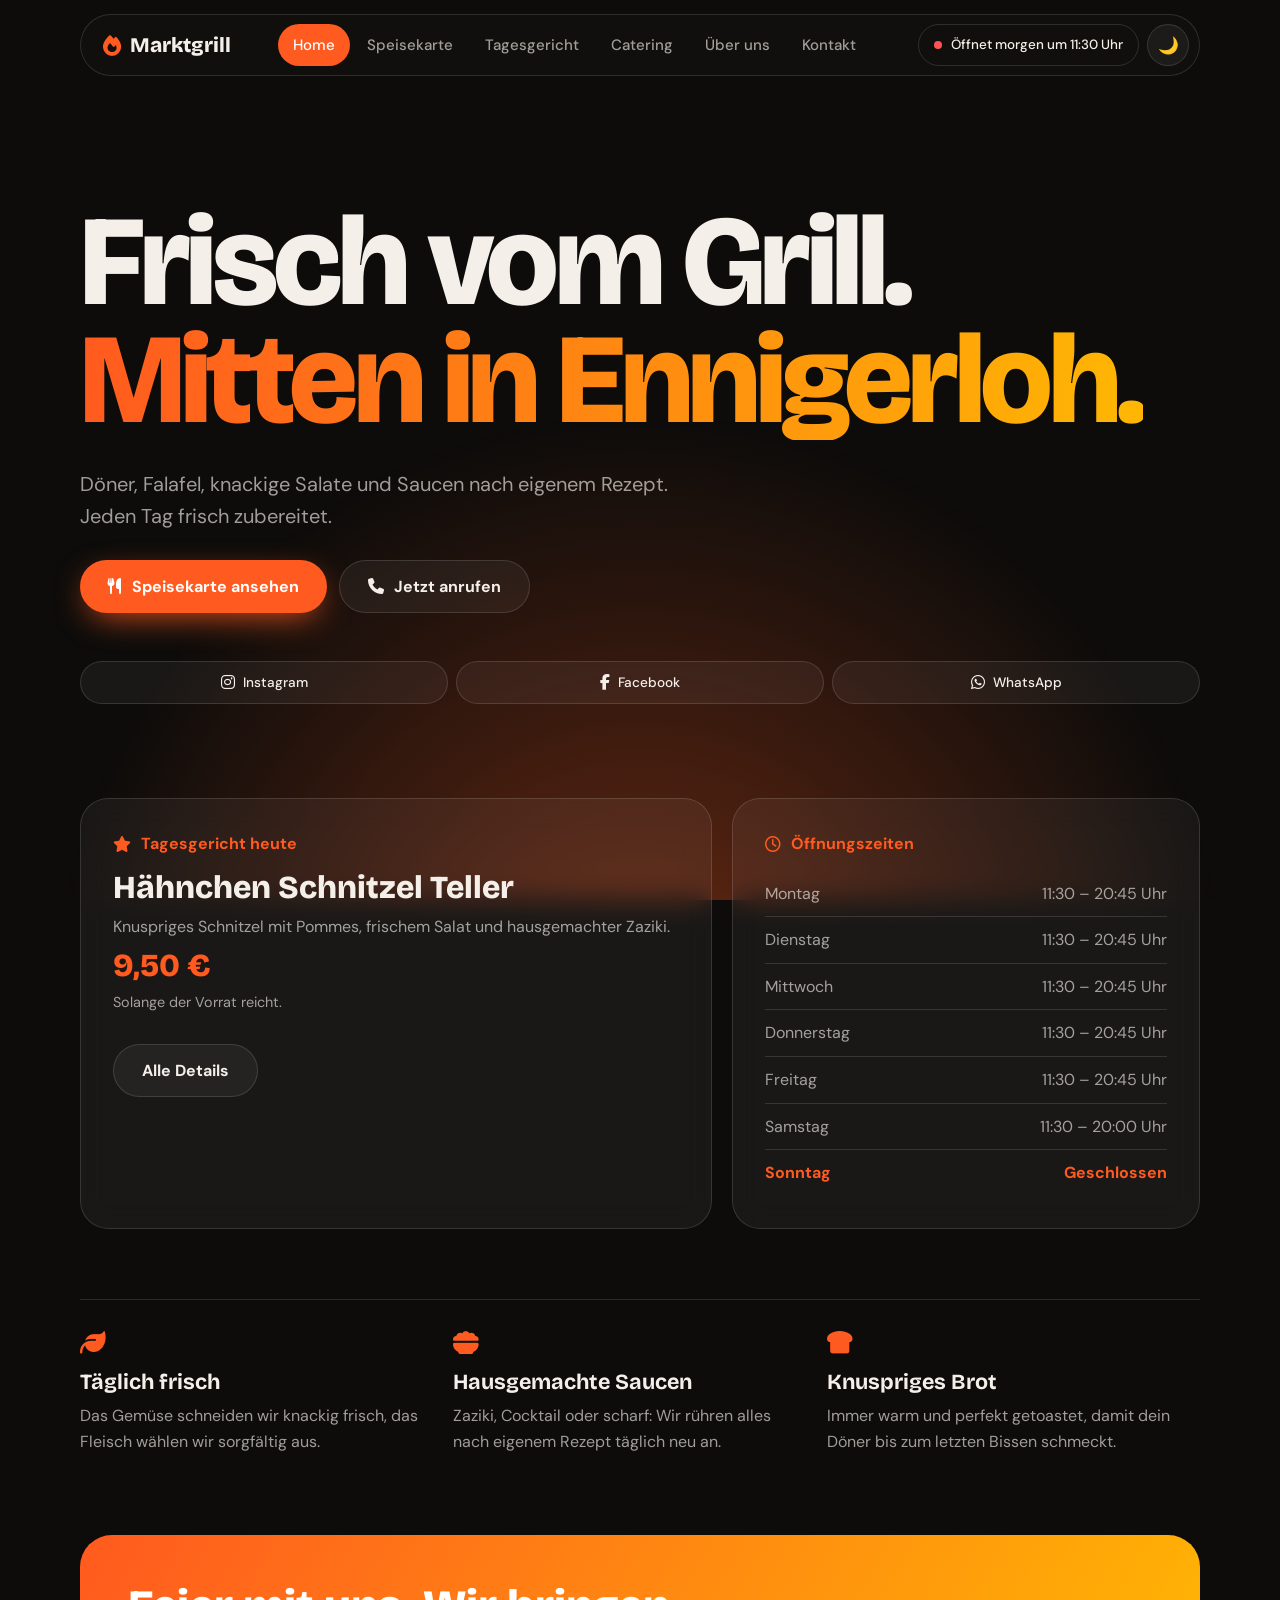
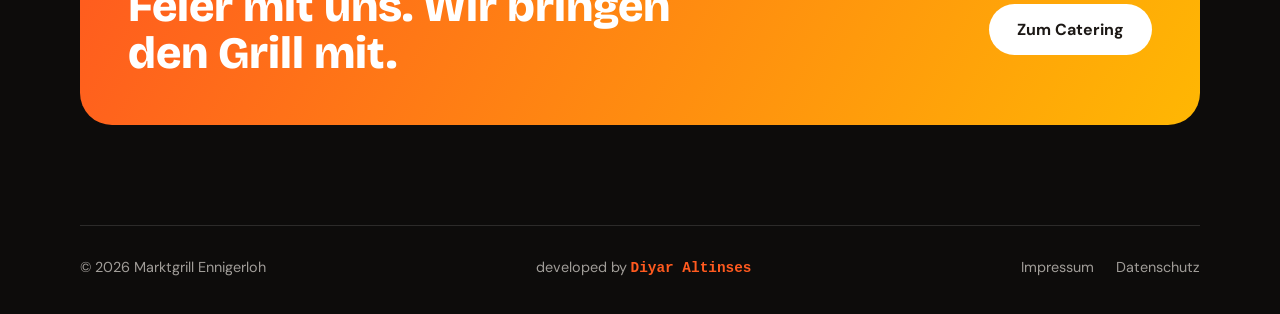
==== index.html @ d04383db "Update index.html" ====
<!DOCTYPE html>
<html lang="de" data-theme="dark">
<head>
<meta charset="UTF-8">
<meta name="viewport" content="width=device-width, initial-scale=1.0">
<title>Marktgrill Ennigerloh | Home</title>
<link href="https://fonts.googleapis.com/css2?family=Bricolage+Grotesque:opsz,wght@12..96,500;12..96,700;12..96,800&family=DM+Sans:wght@400;500;700&display=swap" rel="stylesheet">
<link rel="stylesheet" href="https://cdnjs.cloudflare.com/ajax/libs/font-awesome/6.4.2/css/all.min.css">
<link rel="stylesheet" href="style.css">
</head>
<body>
<video autoplay loop muted playsinline class="bg-video"><source src="back_index.mp4" type="video/mp4"></video>
<main>
<section class="hero">
  <h1 class="display">Frisch vom Grill.<span class="ember">Mitten in Ennigerloh.</span></h1>
  <p class="lead">Döner, Falafel, knackige Salate und Saucen nach eigenem Rezept. Jeden Tag frisch zubereitet.</p>
  <div class="actions">
    <a href="speisekarte.html" class="btn"><i class="fa-solid fa-utensils"></i> Speisekarte ansehen</a>
    <a href="tel:+4925249293606" class="btn ghost"><i class="fa-solid fa-phone"></i> Jetzt anrufen</a>
  </div>
  <div class="social-links">
  <a href="https://www.instagram.com/marktgrill_antep/?hl=de" target="_blank" class="social-btn instagram" aria-label="Instagram">
    <i class="fa-brands fa-instagram"></i>
    <span>Instagram</span>
  </a>
  <a href="https://www.facebook.com/marktgrill.ennigerloh/?locale=de_DE" target="_blank" class="social-btn facebook" aria-label="Facebook">
    <i class="fa-brands fa-facebook-f"></i>
    <span>Facebook</span>
  </a>
  <a href="HIER_LINK_ZU_WHATSAPP_KANAL_EINTRAGEN" target="_blank" class="social-btn whatsapp" aria-label="WhatsApp Kanal">
    <i class="fa-brands fa-whatsapp"></i>
    <span>WhatsApp</span>
  </a>
</div>
</section>
<section class="split">
  <div class="panel">
    <div class="label"><i class="fa-solid fa-star"></i> Tagesgericht heute</div>
    <div class="daily compact" data-daily="compact"></div>
    <a href="tagesgericht.html" class="btn ghost" style="margin-top:20px">Alle Details</a>
  </div>
  <div class="panel">
    <div class="label"><i class="fa-regular fa-clock"></i> Öffnungszeiten</div>
    <ul class="hours" data-hours></ul>
  </div>
</section>
<section class="features">
  <div class="feature"><i class="fa-solid fa-leaf"></i><h3>Täglich frisch</h3><p>Das Gemüse schneiden wir knackig frisch, das Fleisch wählen wir sorgfältig aus.</p></div>
  <div class="feature"><i class="fa-solid fa-bowl-food"></i><h3>Hausgemachte Saucen</h3><p>Zaziki, Cocktail oder scharf: Wir rühren alles nach eigenem Rezept täglich neu an.</p></div>
  <div class="feature"><i class="fa-solid fa-bread-slice"></i><h3>Knuspriges Brot</h3><p>Immer warm und perfekt getoastet, damit dein Döner bis zum letzten Bissen schmeckt.</p></div>
</section>
<section class="band">
  <h2>Feier mit uns. Wir bringen den Grill mit.</h2>
  <a href="catering.html" class="btn">Zum Catering</a>
</section>
</main>
<script src="script.js"></script>
</body>
</html>
---- style.css ----
:root{--font-d:'Bricolage Grotesque',sans-serif;--font-b:'DM Sans',sans-serif;
--accent-color:var(--accent);--card-bg:var(--surface);--border-color:var(--line);--text-color:var(--text);--bg-color:var(--bg)}
:root[data-theme=dark]{--bg:#0d0c0b;--text:#f4efe9;--muted:rgba(244,239,233,.64);--surface:rgba(255,255,255,.05);--line:rgba(255,255,255,.13);--accent:#ff5a1f;--accent-2:#ffb703;--glass:rgba(20,18,16,.62);--vid:.3}
:root[data-theme=light]{--bg:#f4f1ed;--text:#1c1815;--muted:rgba(28,24,21,.66);--surface:rgba(255,255,255,.72);--line:rgba(0,0,0,.11);--accent:#e23c0e;--accent-2:#e08a00;--glass:rgba(255,255,255,.75);--vid:.13}
*{margin:0;padding:0;box-sizing:border-box}
html{scroll-behavior:smooth}
body{background:var(--bg);color:var(--text);font-family:var(--font-b);line-height:1.6;min-height:100vh;display:flex;flex-direction:column;overflow-x:hidden;transition:background .3s,color .3s}
body::before{content:"";position:fixed;inset:auto 0 0 0;height:60vh;background:radial-gradient(ellipse at 50% 120%,color-mix(in srgb,var(--accent) 38%,transparent),transparent 65%);z-index:-1;pointer-events:none}
a{color:inherit;text-decoration:none}
#bg-canvas{position:fixed;inset:0;width:100%;height:100%;z-index:-1;pointer-events:none}
.bg-video{position:fixed;inset:0;width:100%;height:100%;object-fit:cover;z-index:-2;filter:grayscale(1);opacity:var(--vid);pointer-events:none}
.highlight{color:var(--accent)}
:focus-visible{outline:2px solid var(--accent-2);outline-offset:3px}

/* Header */
.site-header{position:fixed;top:14px;left:0;right:0;margin:0 auto;width:min(1120px,calc(100% - 24px));display:flex;align-items:center;justify-content:space-between;gap:12px;padding:9px 10px 9px 22px;background:var(--glass);backdrop-filter:blur(18px);-webkit-backdrop-filter:blur(18px);border:1px solid var(--line);border-radius:999px;z-index:100}
.brand{font:800 1.3rem var(--font-d);display:flex;gap:9px;align-items:center;cursor:pointer;user-select:none;white-space:nowrap}
.brand i{color:var(--accent)}
.nav{display:flex;gap:2px}
.nav a{padding:9px 15px;border-radius:999px;font-weight:500;font-size:.94rem;color:var(--muted);transition:.2s}
.nav a:hover{color:var(--text);background:var(--surface)}
.nav a.active{background:var(--accent);color:#fff}
.tools{display:flex;gap:8px;align-items:center}
.status{display:flex;align-items:center;gap:9px;font-size:.84rem;font-weight:500;padding:9px 15px;border:1px solid var(--line);border-radius:999px;white-space:nowrap}
.dot{width:8px;height:8px;border-radius:50%;background:#888;flex-shrink:0}
.status.open .dot{background:#3ddc84;box-shadow:0 0 0 4px rgba(61,220,132,.22)}
.status.closed .dot{background:#ff5252}
.icon-btn{width:42px;height:42px;border-radius:50%;border:1px solid var(--line);background:var(--surface);color:var(--text);cursor:pointer;font-size:1.05rem}
.icon-btn:hover{border-color:var(--accent)}
.burger{display:none}
.mobile-menu{position:fixed;inset:0;background:var(--bg);z-index:90;display:flex;flex-direction:column;justify-content:center;align-items:center;gap:6px;transform:translateY(-100%);transition:transform .4s cubic-bezier(.7,0,.2,1)}
.mobile-menu.open{transform:none}
.mobile-menu a{font:800 2.2rem var(--font-d);padding:8px 20px;border-radius:16px}
.mobile-menu a.active{color:var(--accent)}

/* Layout */
main{flex:1;width:min(1120px,calc(100% - 40px));margin:0 auto;padding:130px 0 40px;display:flex;flex-direction:column}
.display{font:800 clamp(3.1rem,10vw,8rem)/.92 var(--font-d);letter-spacing:-.035em}
.display .ember{background:linear-gradient(95deg,var(--accent),var(--accent-2));-webkit-background-clip:text;background-clip:text;color:transparent;display:block}
.page-title{font:800 clamp(2.6rem,7vw,5.2rem)/1 var(--font-d);letter-spacing:-.03em;margin-bottom:16px}
.lead{font-size:1.2rem;color:var(--muted);max-width:620px;margin-bottom:40px}
.hero{min-height:72vh;display:flex;flex-direction:column;justify-content:center;align-items:flex-start;gap:28px;animation:rise .9s cubic-bezier(.2,.8,.2,1) both}
@keyframes rise{from{opacity:0;transform:translateY(30px)}}
.hero .lead{margin:0;font-size:1.25rem}
.actions{display:flex;gap:12px;flex-wrap:wrap}
.btn,.nav-btn{display:inline-flex;align-items:center;justify-content:center;gap:10px;padding:15px 28px;border-radius:999px;font:700 1rem var(--font-b);background:var(--accent);color:#fff;border:0;cursor:pointer;box-shadow:0 10px 34px -10px var(--accent);transition:transform .2s}
.btn:hover{transform:translateY(-2px)}
.btn.ghost,.nav-btn{background:var(--surface);color:var(--text);border:1px solid var(--line);box-shadow:none}
.nav-btn:hover{border-color:var(--accent)}

.panel,.card{background:var(--surface);border:1px solid var(--line);border-radius:28px;padding:32px;backdrop-filter:blur(14px);-webkit-backdrop-filter:blur(14px);text-align:left}
.card h3,.panel h3{font:700 1.4rem var(--font-d);margin-bottom:12px}
.panel p,.card p{color:var(--muted)}
.split{display:grid;grid-template-columns:1.35fr 1fr;gap:20px;margin-top:20px}
.stack{display:flex;flex-direction:column;gap:20px}
.label{font-weight:700;color:var(--accent);margin-bottom:14px;display:flex;gap:10px;align-items:center}
.features{display:grid;grid-template-columns:repeat(3,1fr);margin-top:70px;border-top:1px solid var(--line)}
.feature{padding:30px 28px 10px 0}
.feature i{font-size:1.6rem;color:var(--accent);margin-bottom:14px}
.feature h3{font:700 1.35rem var(--font-d);margin-bottom:8px}
.feature p{color:var(--muted)}
.band{margin-top:70px;padding:48px;border-radius:32px;background:linear-gradient(120deg,var(--accent),var(--accent-2));color:#fff;display:flex;justify-content:space-between;align-items:center;gap:24px;flex-wrap:wrap}
.band h2{font:800 clamp(1.8rem,4vw,2.8rem)/1.05 var(--font-d);max-width:560px}
.band .btn{background:#fff;color:#1c1815;box-shadow:none}

/* Öffnungszeiten */
.hours{list-style:none}
.hours li{display:flex;justify-content:space-between;padding:10px 0;border-bottom:1px solid var(--line);color:var(--muted)}
.hours li:last-child{border:0}
.hours li.today{color:var(--accent);font-weight:700}

/* Tagesgericht */
.daily{text-align:center;position:relative;overflow:hidden}
.daily .daily-price{font:800 2.8rem var(--font-d);color:var(--accent);margin:14px 0 6px}
.daily h2{font:800 clamp(1.8rem,5vw,2.8rem)/1.05 var(--font-d);margin-bottom:10px}
.daily img{width:100%;max-height:280px;object-fit:cover;border-radius:20px;margin-bottom:22px}
.badge{display:inline-block;padding:5px 13px;border-radius:999px;font-size:.82rem;font-weight:700;margin:0 3px 12px;background:var(--accent);color:#fff}
.badge.veg{background:#3d9a46}.badge.sold{background:#666}
.sold-out h2,.sold-out .daily-price{text-decoration:line-through;opacity:.45}
.daily.compact{text-align:left;padding:0;background:none;border:0;backdrop-filter:none}
.daily.compact h2{font-size:2rem}.daily.compact .daily-price{font-size:2rem;margin:6px 0}

/* Speisekarte */
.menu-nav{position:sticky;top:78px;z-index:50;display:flex;gap:8px;overflow-x:auto;padding:12px 0;margin-bottom:6px}
.chip{padding:10px 18px;border-radius:999px;background:var(--glass);backdrop-filter:blur(14px);border:1px solid var(--line);white-space:nowrap;font-weight:500;font-size:.92rem}
.chip:hover{border-color:var(--accent);color:var(--accent)}
.menu-section{scroll-margin-top:140px}
.menu-section h2{font:800 2.1rem var(--font-d);display:flex;gap:14px;align-items:center;margin:44px 0 6px;letter-spacing:-.02em}
.menu-section h2 i{color:var(--accent);font-size:1.5rem}
.menu-list{display:grid;grid-template-columns:1fr 1fr;column-gap:60px}
.item{display:grid;grid-template-columns:1fr auto;gap:2px 18px;padding:16px 0;border-bottom:1px dashed var(--line)}
.item h3{font:600 1.1rem var(--font-b)}
.item p{grid-column:1;color:var(--muted);font-size:.9rem}
.item .price{grid-row:1;grid-column:2;font:800 1.1rem var(--font-d);color:var(--accent);text-align:right;float:none}
.note{color:var(--muted);font-size:.9rem;margin-bottom:10px}

/* Formulare & Sonstiges */
.contact-form{display:flex;flex-direction:column;gap:14px}
input,textarea{width:100%;padding:15px 18px;border-radius:16px;border:1px solid var(--line);background:var(--surface);color:var(--text);font:1rem var(--font-b)}
input:focus,textarea:focus{outline:none;border-color:var(--accent)}
.info-row{display:flex;gap:20px;align-items:center}
.info-row i{font-size:1.6rem;color:var(--accent);width:36px;text-align:center}
.info-row h3{margin-bottom:2px;font-size:1.1rem}
.map{border-radius:28px;overflow:hidden;border:1px solid var(--line);margin-top:20px}
.grid2{display:grid;grid-template-columns:1fr 1fr;gap:20px}
.legal{max-width:820px}.legal h1{font:800 clamp(2rem,5vw,3.2rem) var(--font-d)}
.avatar{width:160px;height:160px;border-radius:50%;border:3px solid var(--accent);object-fit:cover;flex-shrink:0}
.site-footer{width:min(1120px,calc(100% - 40px));margin:60px auto 0;padding:30px 0 34px;border-top:1px solid var(--line);display:flex;justify-content:space-between;align-items:center;flex-wrap:wrap;gap:16px;font-size:.9rem;color:var(--muted)}
.site-footer a:hover{color:var(--accent)}
.site-footer .dev{font-family:'Courier New',monospace;font-weight:700;color:var(--accent)}
.foot-links{display:flex;gap:22px}
#confused-emoji{display:none;position:fixed;top:50%;left:50%;font-size:150px;z-index:9999;animation:spin .5s linear infinite}
@keyframes spin{from{transform:translate(-50%,-50%) rotate(0)}to{transform:translate(-50%,-50%) rotate(360deg)}}

@media(max-width:900px){.nav{display:none}.burger{display:inline-block}.split,.grid2,.menu-list,.features{grid-template-columns:1fr}.features .feature{padding-right:0}}
@media(max-width:600px){.status .long{display:none}.status{padding:9px 11px}main{padding-top:110px}.band{padding:32px 26px}.panel,.card{padding:24px}}
@media(prefers-reduced-motion:reduce){*{animation:none!important;transition:none!important}html{scroll-behavior:auto}}


/* Ergänzende Mobile-Optimierungen */
@media (max-width: 600px) {
  .actions {
    flex-direction: column;
    width: 100%;
  }
  .actions .btn {
    width: 100%;
  }
  .menu-nav {
    -webkit-overflow-scrolling: touch;
    scrollbar-width: none;
  }
  .menu-nav::-webkit-scrollbar {
    display: none;
  }
  .foot-links a {
    padding: 10px 0;
    display: inline-block;
  }
}

/* Moderne Social Links Leiste */
.social-links {
  display: flex;
  gap: 8px; /* Kleiner Abstand zwischen den Buttons, damit sie nebeneinander passen */
  flex-wrap: nowrap; /* Verhindert das Umspringen in eine neue Zeile */
  margin-top: 20px;
  width: 100%;
}

.social-btn {
  display: inline-flex;
  align-items: center;
  justify-content: center;
  gap: 8px;
  flex: 1; /* Teilt den Platz gleichmäßig auf die 3 Buttons auf */
  padding: 12px 10px;
  border-radius: 999px;
  background: var(--surface);
  border: 1px solid var(--line);
  color: var(--text);
  font: 500 0.85rem var(--font-b); /* Etwas kompakter, damit der Text reinpasst */
  backdrop-filter: blur(14px);
  -webkit-backdrop-filter: blur(14px);
  transition: all 0.25s ease;
  text-decoration: none;
  white-space: nowrap; /* Verhindert, dass der Text umbricht */
}

.social-btn i {
  font-size: 1rem;
}

/* Hover-Effekte mit den typischen Markenfarben */
.social-btn.instagram:hover {
  background: rgba(225, 48, 108, 0.15);
  border-color: #e1306c;
  color: #e1306c;
  transform: translateY(-2px);
}

.social-btn.facebook:hover {
  background: rgba(24, 119, 242, 0.15);
  border-color: #1877f2;
  color: #1877f2;
  transform: translateY(-2px);
}

.social-btn.whatsapp:hover {
  background: rgba(37, 211, 102, 0.15);
  border-color: #25d366;
  color: #25d366;
  transform: translateY(-2px);
}

/* Wichtig: Die alte Mobile-Regel für Social-Buttons löschen/überschreiben, damit sie nebeneinander bleiben */
@media (max-width: 600px) {
  .social-links {
    flex-direction: row !important; /* Erzwingt die Zeile auch auf Handys */
  }
}
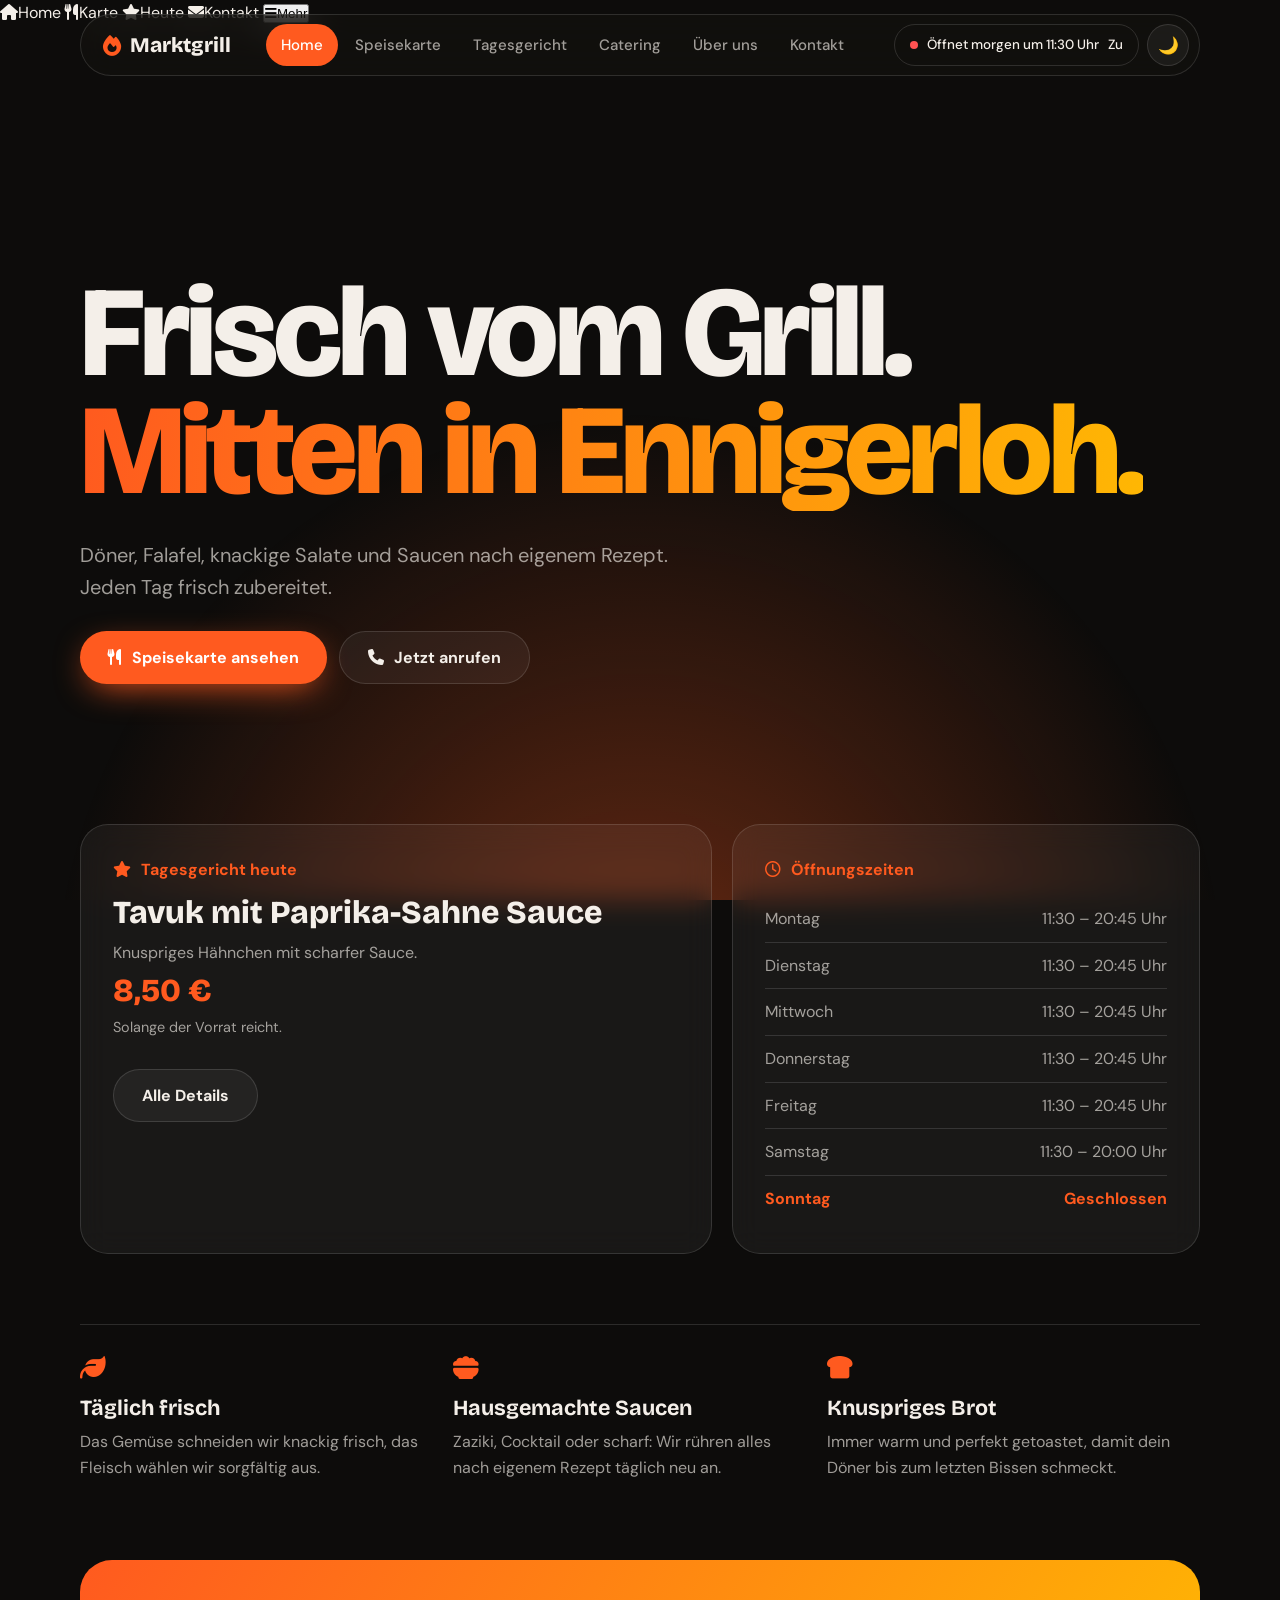
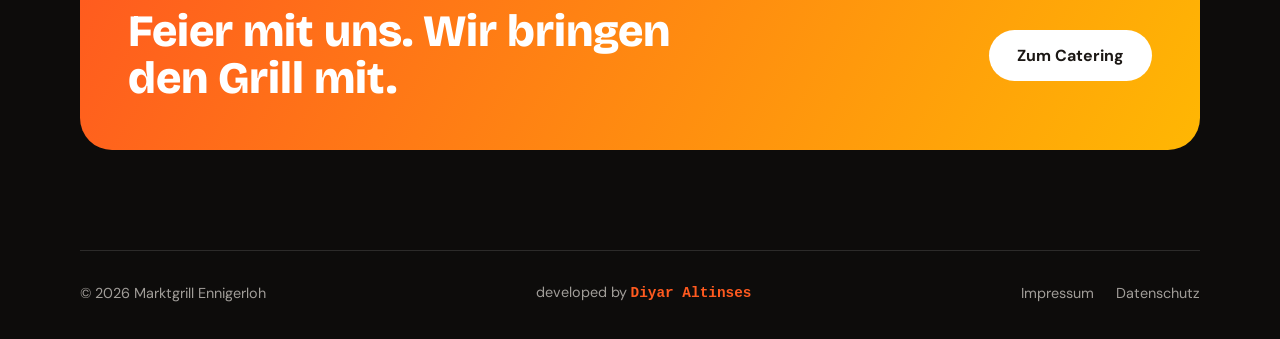
==== commit 61d1c322: "Add files via upload" ====
--- a/index.html
+++ b/index.html
@@ -2,8 +2,17 @@
 <html lang="de" data-theme="dark">
 <head>
 <meta charset="UTF-8">
-<meta name="viewport" content="width=device-width, initial-scale=1.0">
+<meta name="viewport" content="width=device-width, initial-scale=1, viewport-fit=cover">
 <title>Marktgrill Ennigerloh | Home</title>
+<meta name="theme-color" content="#0d0c0b">
+<meta name="description" content="Marktgrill Ennigerloh: Döner, Falafel, Salate und Snacks. Speisekarte, Tagesgericht und Öffnungszeiten.">
+<link rel="manifest" href="manifest.webmanifest">
+<link rel="icon" type="image/png" href="icons/favicon.png">
+<link rel="apple-touch-icon" href="apple-touch-icon.png">
+<meta name="mobile-web-app-capable" content="yes">
+<meta name="apple-mobile-web-app-capable" content="yes">
+<meta name="apple-mobile-web-app-title" content="Marktgrill">
+<meta name="apple-mobile-web-app-status-bar-style" content="black-translucent">
 <link href="https://fonts.googleapis.com/css2?family=Bricolage+Grotesque:opsz,wght@12..96,500;12..96,700;12..96,800&family=DM+Sans:wght@400;500;700&display=swap" rel="stylesheet">
 <link rel="stylesheet" href="https://cdnjs.cloudflare.com/ajax/libs/font-awesome/6.4.2/css/all.min.css">
 <link rel="stylesheet" href="style.css">
@@ -18,20 +27,6 @@
     <a href="speisekarte.html" class="btn"><i class="fa-solid fa-utensils"></i> Speisekarte ansehen</a>
     <a href="tel:+4925249293606" class="btn ghost"><i class="fa-solid fa-phone"></i> Jetzt anrufen</a>
   </div>
-  <div class="social-links">
-  <a href="https://www.instagram.com/marktgrill_antep/?hl=de" target="_blank" class="social-btn instagram" aria-label="Instagram">
-    <i class="fa-brands fa-instagram"></i>
-    <span>Instagram</span>
-  </a>
-  <a href="https://www.facebook.com/marktgrill.ennigerloh/?locale=de_DE" target="_blank" class="social-btn facebook" aria-label="Facebook">
-    <i class="fa-brands fa-facebook-f"></i>
-    <span>Facebook</span>
-  </a>
-  <a href="HIER_LINK_ZU_WHATSAPP_KANAL_EINTRAGEN" target="_blank" class="social-btn whatsapp" aria-label="WhatsApp Kanal">
-    <i class="fa-brands fa-whatsapp"></i>
-    <span>WhatsApp</span>
-  </a>
-</div>
 </section>
 <section class="split">
   <div class="panel">
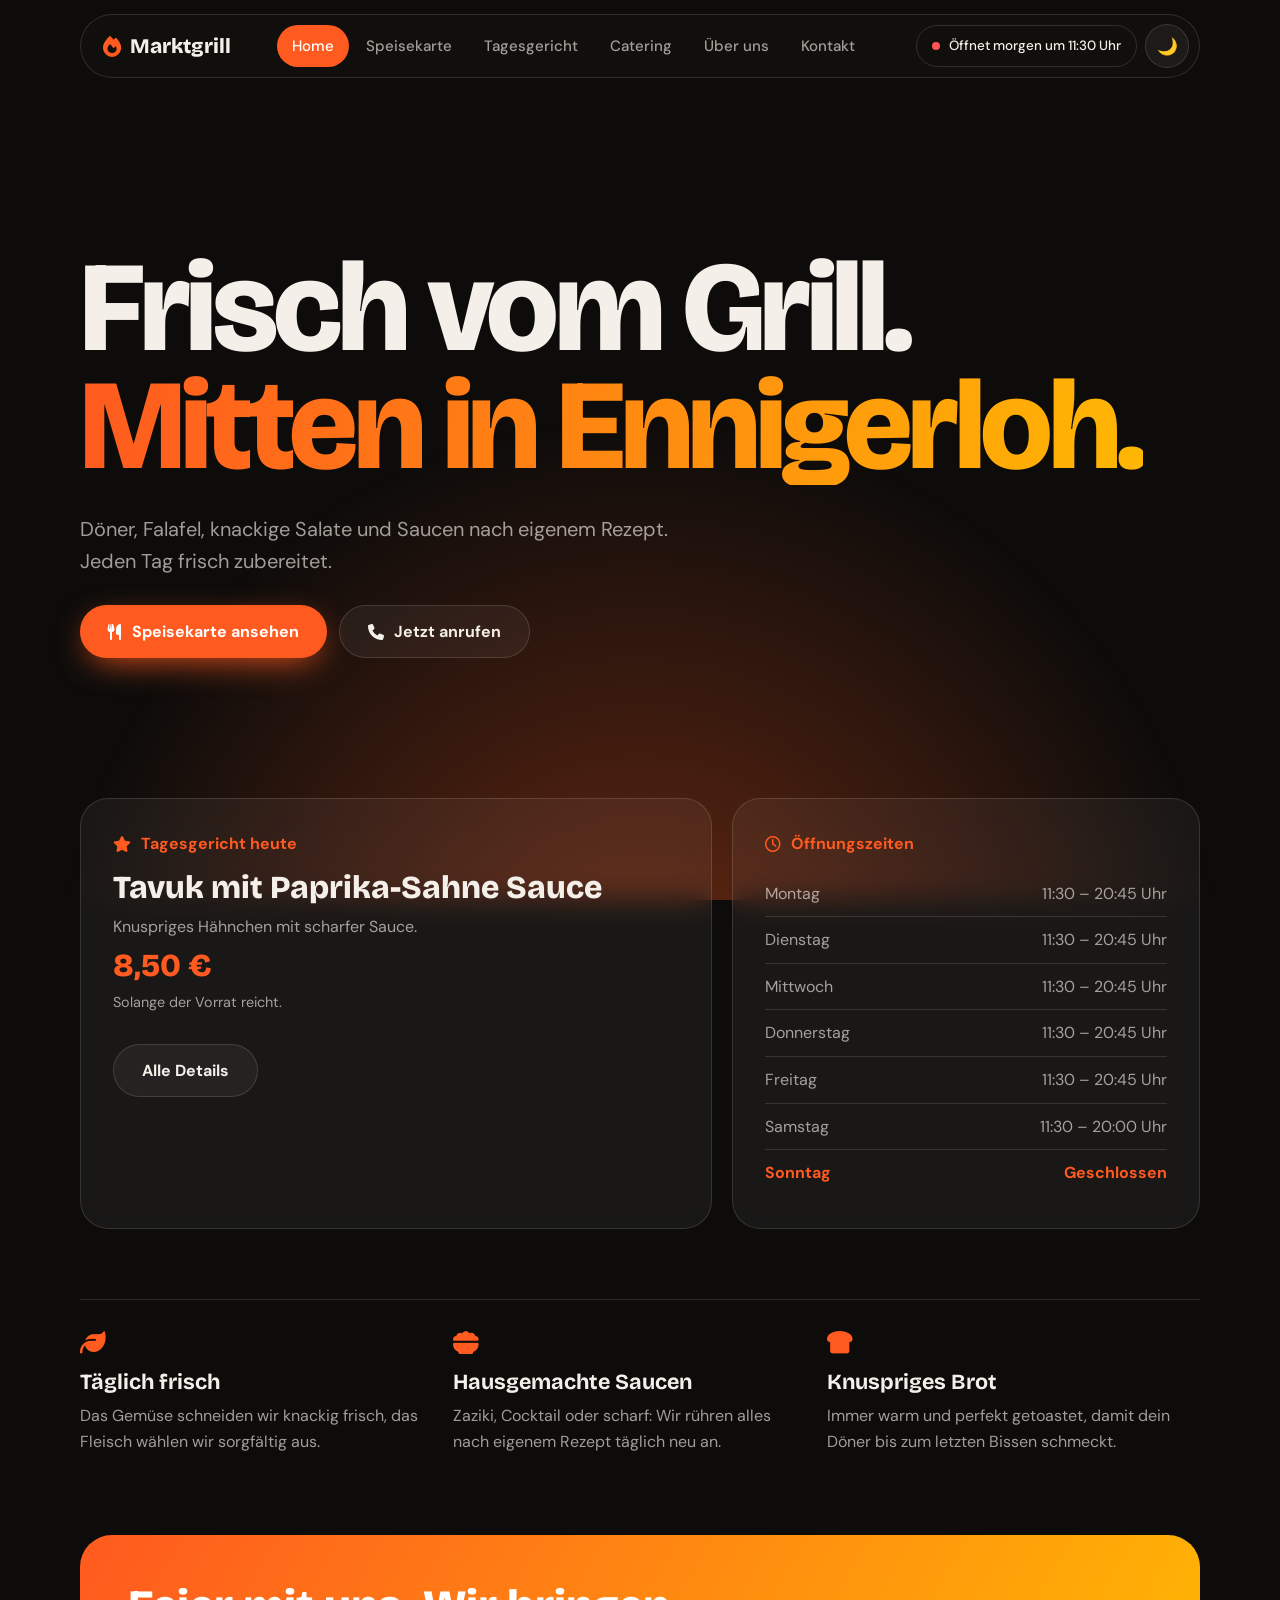
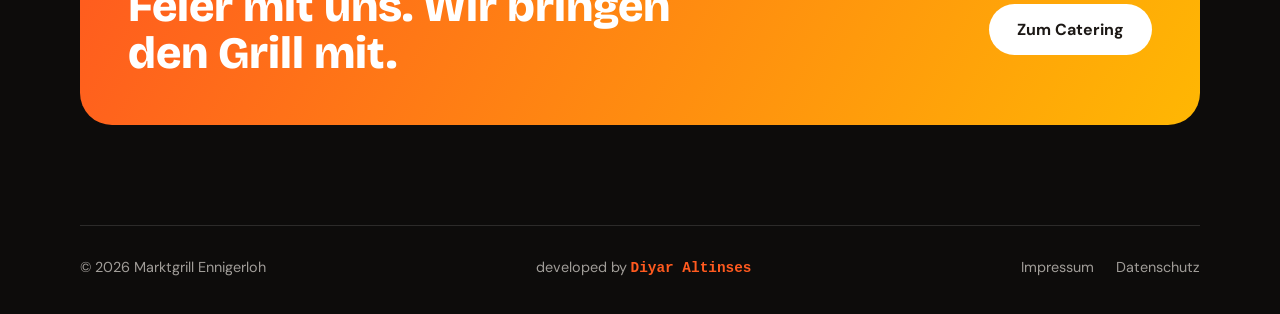
==== commit 56b655f9: "Add files via upload" ====
--- a/index.html
+++ b/index.html
@@ -15,7 +15,7 @@
 <meta name="apple-mobile-web-app-status-bar-style" content="black-translucent">
 <link href="https://fonts.googleapis.com/css2?family=Bricolage+Grotesque:opsz,wght@12..96,500;12..96,700;12..96,800&family=DM+Sans:wght@400;500;700&display=swap" rel="stylesheet">
 <link rel="stylesheet" href="https://cdnjs.cloudflare.com/ajax/libs/font-awesome/6.4.2/css/all.min.css">
-<link rel="stylesheet" href="style.css">
+<link rel="stylesheet" href="style.css?v=3">
 </head>
 <body>
 <video autoplay loop muted playsinline class="bg-video"><source src="back_index.mp4" type="video/mp4"></video>
@@ -49,6 +49,6 @@
   <a href="catering.html" class="btn">Zum Catering</a>
 </section>
 </main>
-<script src="script.js"></script>
+<script src="script.js?v=3"></script>
 </body>
 </html>
--- a/style.css
+++ b/style.css
@@ -116,86 +116,44 @@
 @media(max-width:600px){.status .long{display:none}.status{padding:9px 11px}main{padding-top:110px}.band{padding:32px 26px}.panel,.card{padding:24px}}
 @media(prefers-reduced-motion:reduce){*{animation:none!important;transition:none!important}html{scroll-behavior:auto}}
 
-
-/* Ergänzende Mobile-Optimierungen */
-@media (max-width: 600px) {
-  .actions {
-    flex-direction: column;
-    width: 100%;
-  }
-  .actions .btn {
-    width: 100%;
-  }
-  .menu-nav {
-    -webkit-overflow-scrolling: touch;
-    scrollbar-width: none;
-  }
-  .menu-nav::-webkit-scrollbar {
-    display: none;
-  }
-  .foot-links a {
-    padding: 10px 0;
-    display: inline-block;
-  }
+/* ===== Mobile & App ===== */
+html{-webkit-tap-highlight-color:transparent;-webkit-text-size-adjust:100%}
+.site-header{top:calc(14px + env(safe-area-inset-top))}
+.display{font-size:clamp(2.6rem,10.5vw,8rem)}
+.hero{min-height:72vh;min-height:72svh}
+.menu-nav{top:calc(78px + env(safe-area-inset-top))}
+.icon-btn{width:44px;height:44px}
+.chip{padding:12px 18px}
+.short{display:none}
+.tabbar{display:none;position:fixed;left:10px;right:10px;bottom:calc(10px + env(safe-area-inset-bottom));z-index:95;background:var(--glass);backdrop-filter:blur(20px);-webkit-backdrop-filter:blur(20px);border:1px solid var(--line);border-radius:28px;padding:6px;gap:2px}
+.tabbar a,.tabbar button{flex:1;display:flex;flex-direction:column;align-items:center;gap:3px;padding:9px 2px;border-radius:22px;font:500 .68rem var(--font-b);color:var(--muted);background:none;border:0;cursor:pointer;min-height:52px}
+.tabbar i{font-size:1.15rem}
+.tabbar .active{color:#fff;background:var(--accent)}
+.install{position:fixed;left:12px;right:12px;bottom:calc(12px + env(safe-area-inset-bottom));z-index:120;display:flex;align-items:center;gap:12px;padding:14px 14px 14px 18px;background:var(--glass);backdrop-filter:blur(22px);-webkit-backdrop-filter:blur(22px);border:1px solid var(--line);border-radius:26px;box-shadow:0 20px 50px -10px rgba(0,0,0,.5);max-width:560px;margin:0 auto}
+.install[hidden]{display:none}
+.install-text{flex:1;display:flex;flex-direction:column;font-size:.88rem;color:var(--muted);line-height:1.35}
+.install-text strong{color:var(--text);font-size:1rem}
+.install .btn{padding:12px 20px}
+.site-footer a[hidden]{display:none}
+@media(hover:none){.btn:hover{transform:none}}
+@media(max-width:900px){
+  .tabbar{display:flex}.burger{display:none}
+  .install{bottom:calc(84px + env(safe-area-inset-bottom))}
+  body{padding-bottom:calc(92px + env(safe-area-inset-bottom))}
+  .site-footer{margin-top:40px;flex-direction:column;align-items:flex-start}
+  .mobile-menu{padding-bottom:90px}
 }
-
-/* Moderne Social Links Leiste */
-.social-links {
-  display: flex;
-  gap: 8px; /* Kleiner Abstand zwischen den Buttons, damit sie nebeneinander passen */
-  flex-wrap: nowrap; /* Verhindert das Umspringen in eine neue Zeile */
-  margin-top: 20px;
-  width: 100%;
+@media(max-width:600px){
+  .status .long{display:none}.status .short{display:inline}
+  .brand{font-size:1.15rem}
+  main{padding-top:calc(104px + env(safe-area-inset-top))}
+  .lead,.hero .lead{font-size:1.05rem;margin-bottom:28px}
+  .hero{gap:22px;min-height:64svh}
+  .actions .btn{flex:1;min-width:150px}
+  .item{grid-template-columns:1fr}
+  .item .price{grid-column:1;grid-row:auto;text-align:left}
+  .menu-section h2{font-size:1.7rem;margin-top:34px}
+  .features{margin-top:44px}.band{margin-top:44px;border-radius:26px}
+  .map iframe{height:320px}
+  .avatar{width:120px;height:120px}
 }
-
-.social-btn {
-  display: inline-flex;
-  align-items: center;
-  justify-content: center;
-  gap: 8px;
-  flex: 1; /* Teilt den Platz gleichmäßig auf die 3 Buttons auf */
-  padding: 12px 10px;
-  border-radius: 999px;
-  background: var(--surface);
-  border: 1px solid var(--line);
-  color: var(--text);
-  font: 500 0.85rem var(--font-b); /* Etwas kompakter, damit der Text reinpasst */
-  backdrop-filter: blur(14px);
-  -webkit-backdrop-filter: blur(14px);
-  transition: all 0.25s ease;
-  text-decoration: none;
-  white-space: nowrap; /* Verhindert, dass der Text umbricht */
-}
-
-.social-btn i {
-  font-size: 1rem;
-}
-
-/* Hover-Effekte mit den typischen Markenfarben */
-.social-btn.instagram:hover {
-  background: rgba(225, 48, 108, 0.15);
-  border-color: #e1306c;
-  color: #e1306c;
-  transform: translateY(-2px);
-}
-
-.social-btn.facebook:hover {
-  background: rgba(24, 119, 242, 0.15);
-  border-color: #1877f2;
-  color: #1877f2;
-  transform: translateY(-2px);
-}
-
-.social-btn.whatsapp:hover {
-  background: rgba(37, 211, 102, 0.15);
-  border-color: #25d366;
-  color: #25d366;
-  transform: translateY(-2px);
-}
-
-/* Wichtig: Die alte Mobile-Regel für Social-Buttons löschen/überschreiben, damit sie nebeneinander bleiben */
-@media (max-width: 600px) {
-  .social-links {
-    flex-direction: row !important; /* Erzwingt die Zeile auch auf Handys */
-  }
-}
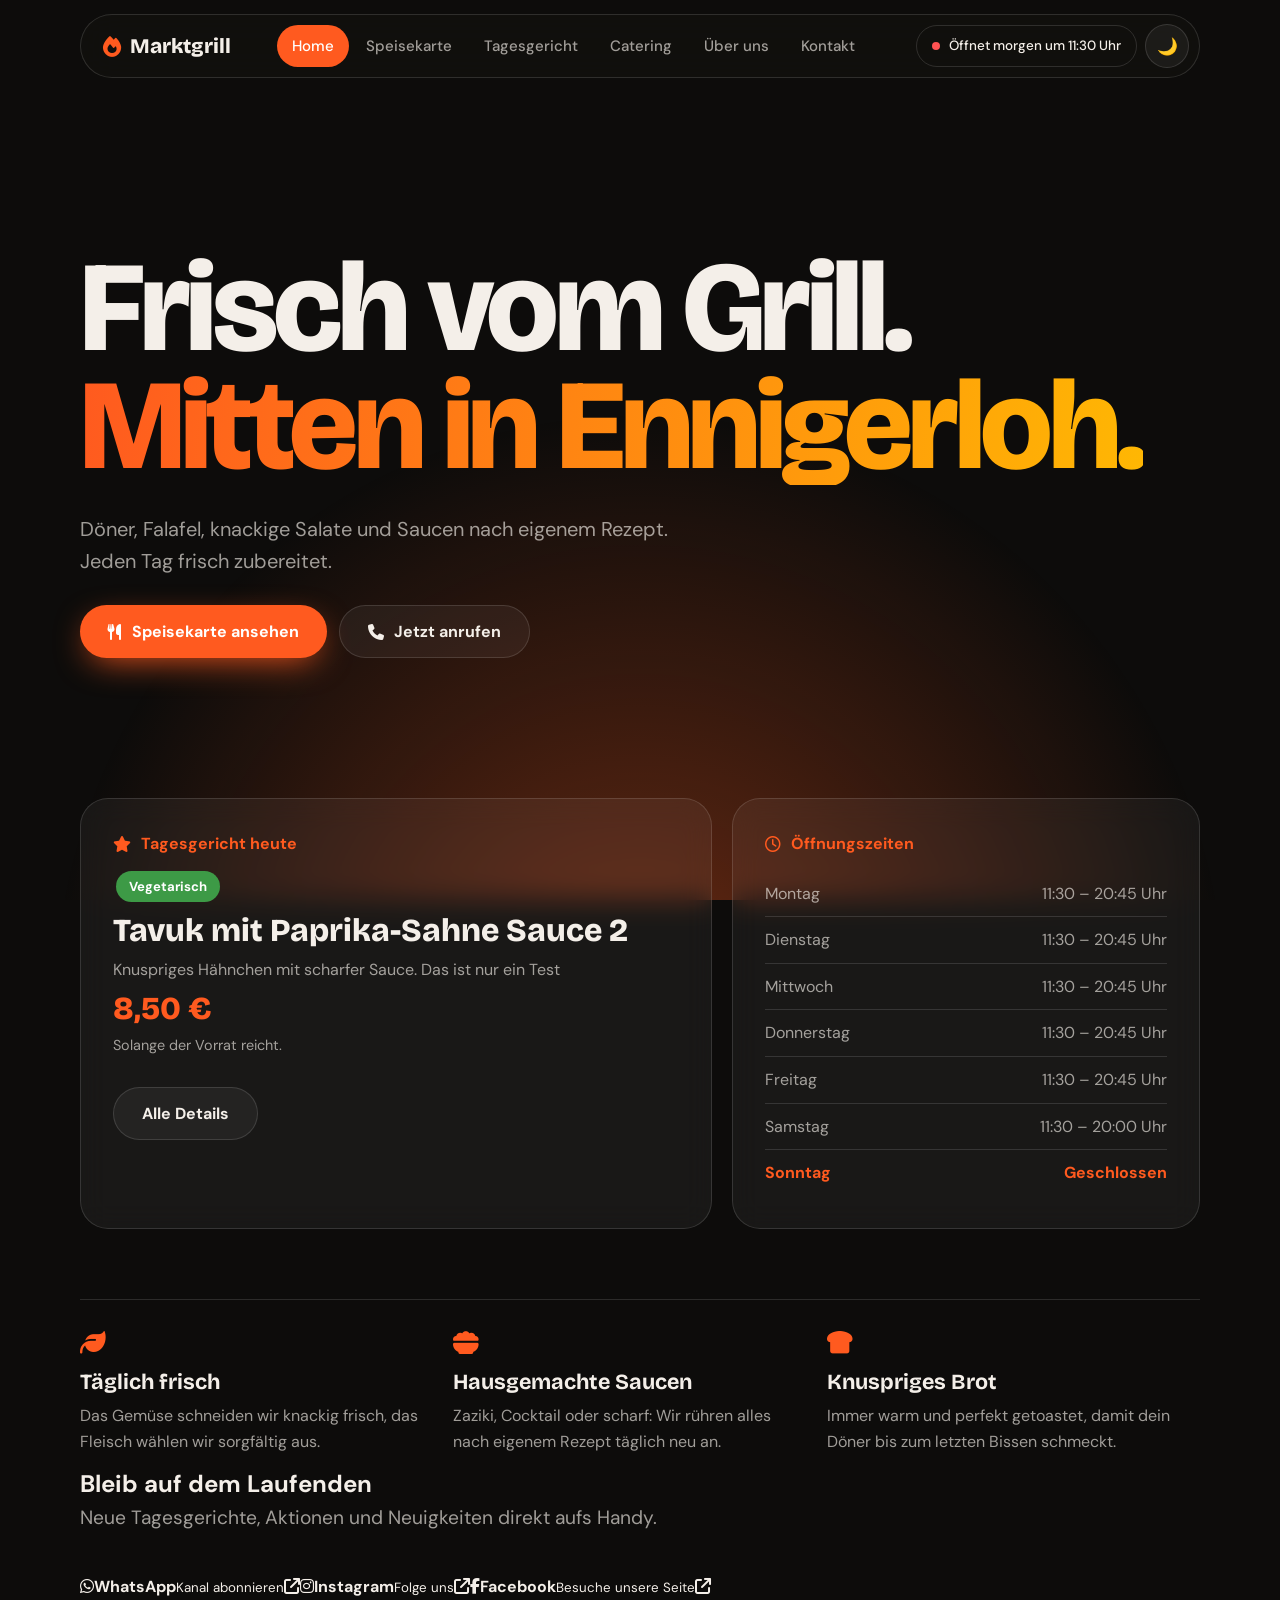
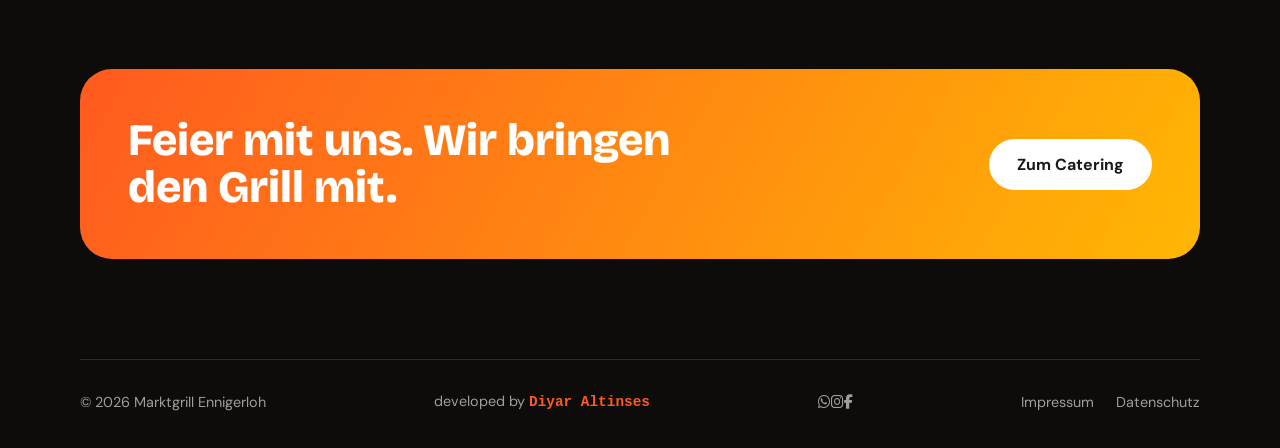
==== commit cc06c9b7: "Update index.html" ====
--- a/index.html
+++ b/index.html
@@ -44,6 +44,11 @@
   <div class="feature"><i class="fa-solid fa-bowl-food"></i><h3>Hausgemachte Saucen</h3><p>Zaziki, Cocktail oder scharf: Wir rühren alles nach eigenem Rezept täglich neu an.</p></div>
   <div class="feature"><i class="fa-solid fa-bread-slice"></i><h3>Knuspriges Brot</h3><p>Immer warm und perfekt getoastet, damit dein Döner bis zum letzten Bissen schmeckt.</p></div>
 </section>
+  <section class="social">
+  <h2 class="section-title">Bleib auf dem Laufenden</h2>
+  <p class="lead">Neue Tagesgerichte, Aktionen und Neuigkeiten direkt aufs Handy.</p>
+  <div class="social-cards" data-social="cards"></div>
+</section>
 <section class="band">
   <h2>Feier mit uns. Wir bringen den Grill mit.</h2>
   <a href="catering.html" class="btn">Zum Catering</a>
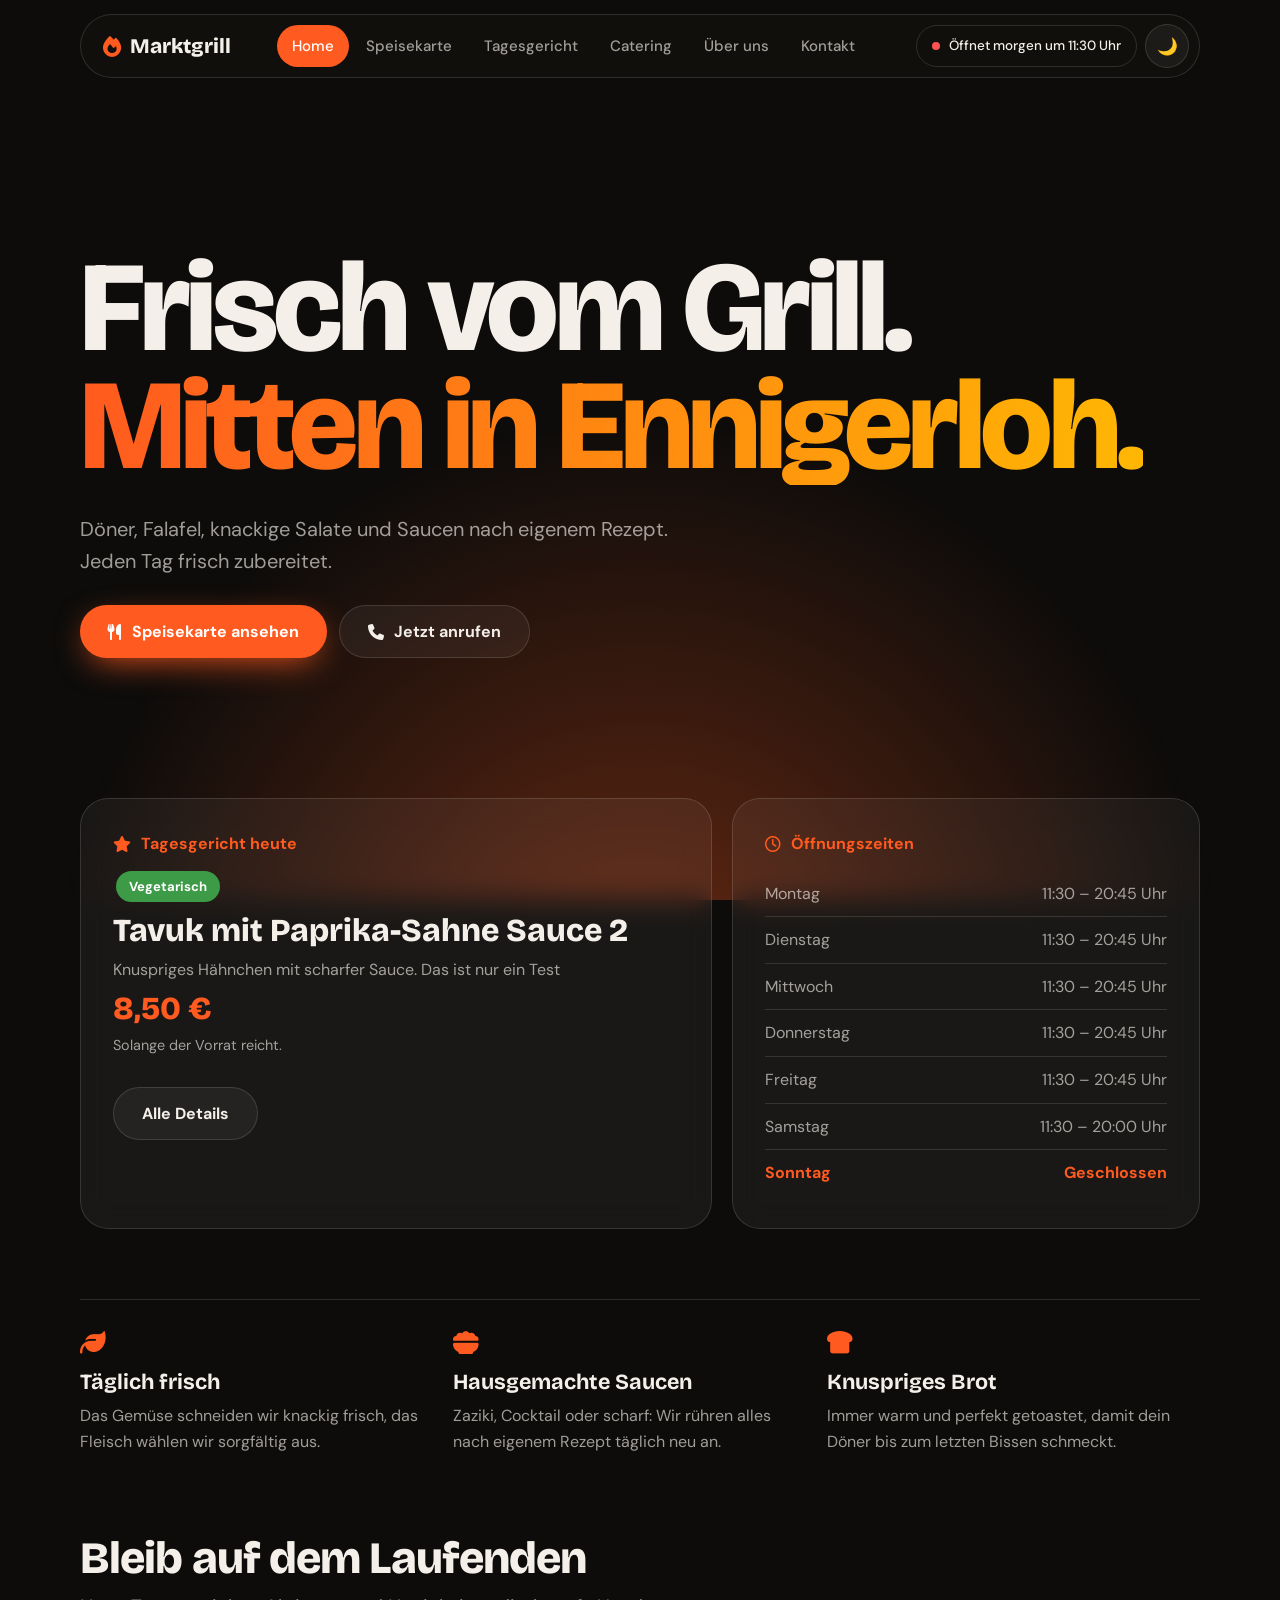
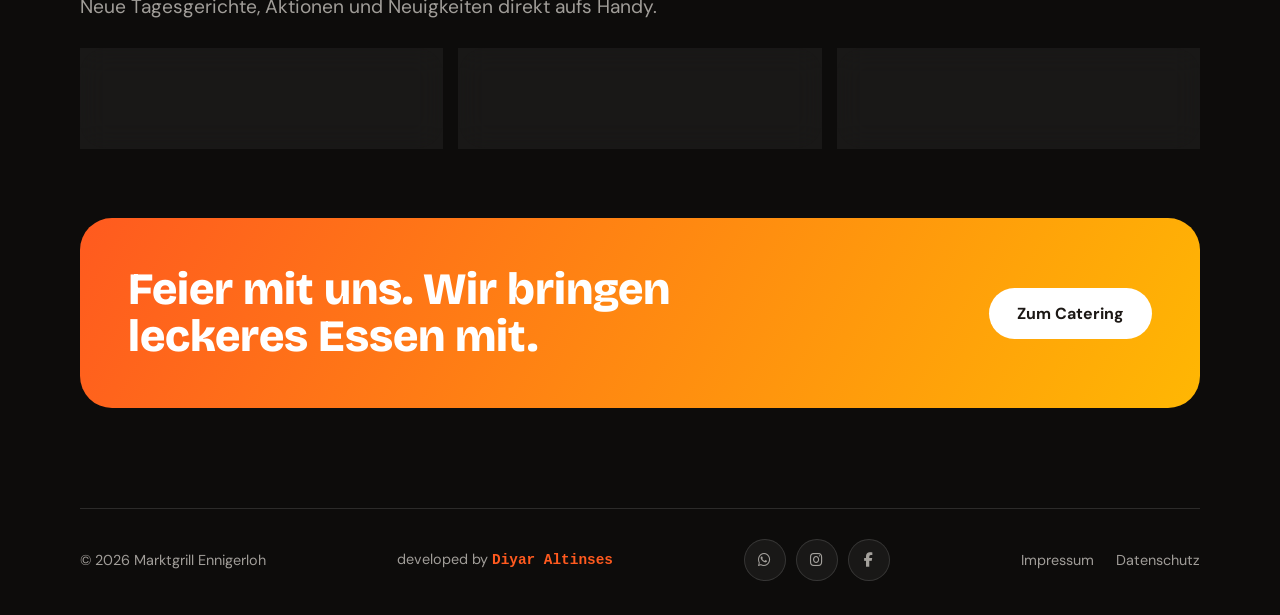
==== commit d1949896: "Update index.html" ====
--- a/index.html
+++ b/index.html
@@ -50,7 +50,7 @@
   <div class="social-cards" data-social="cards"></div>
 </section>
 <section class="band">
-  <h2>Feier mit uns. Wir bringen den Grill mit.</h2>
+  <h2>Feier mit uns. Wir bringen leckeres Essen mit.</h2>
   <a href="catering.html" class="btn">Zum Catering</a>
 </section>
 </main>
--- a/style.css
+++ b/style.css
@@ -157,3 +157,24 @@
   .map iframe{height:320px}
   .avatar{width:120px;height:120px}
 }
+
+/* ===== Social ===== */
+.wa{--b:#25D366}.fb{--b:#1877F2}.ig{--b:#E1306C}
+.social{margin-top:70px}
+.section-title{font:800 clamp(1.8rem,4vw,2.8rem)/1.05 var(--font-d);letter-spacing:-.02em;margin-bottom:10px}
+.social .lead{margin-bottom:26px}
+.social-cards{display:grid;grid-template-columns:repeat(3,1fr);gap:16px}
+.soc-card{position:relative;display:flex;align-items:center;gap:16px;padding:22px;border-radius:26px;background:var(--surface);border:1px solid var(--line);backdrop-filter:blur(14px);-webkit-backdrop-filter:blur(14px);transition:transform .25s,border-color .25s,box-shadow .25s;overflow:hidden}
+.soc-card::before{content:"";position:absolute;inset:0;background:radial-gradient(circle at 0% 0%,var(--b),transparent 60%);opacity:.14;transition:opacity .25s}
+.soc-card:hover{transform:translateY(-4px);border-color:var(--b);box-shadow:0 18px 40px -18px var(--b)}
+.soc-card:hover::before{opacity:.28}
+.soc-ico{position:relative;width:54px;height:54px;border-radius:18px;display:grid;place-items:center;font-size:1.6rem;color:#fff;background:var(--b);flex-shrink:0}
+.ig .soc-ico,.soc-mini.ig:hover{background:linear-gradient(45deg,#feda75,#fa7e1e,#d62976,#962fbf,#4f5bd5)}
+.soc-txt{position:relative;display:flex;flex-direction:column;line-height:1.3;flex:1}
+.soc-txt strong{font:700 1.15rem var(--font-d)}
+.soc-txt small{color:var(--muted);font-size:.88rem}
+.soc-arrow{position:relative;color:var(--muted);font-size:.85rem}
+.social-mini{display:flex;gap:10px}
+.soc-mini{width:42px;height:42px;border-radius:50%;display:grid;place-items:center;border:1px solid var(--line);background:var(--surface);transition:.2s}
+.soc-mini:hover{background:var(--b);border-color:var(--b);color:#fff;transform:translateY(-2px)}
+@media(max-width:900px){.social-cards{grid-template-columns:1fr}.social{margin-top:44px}}
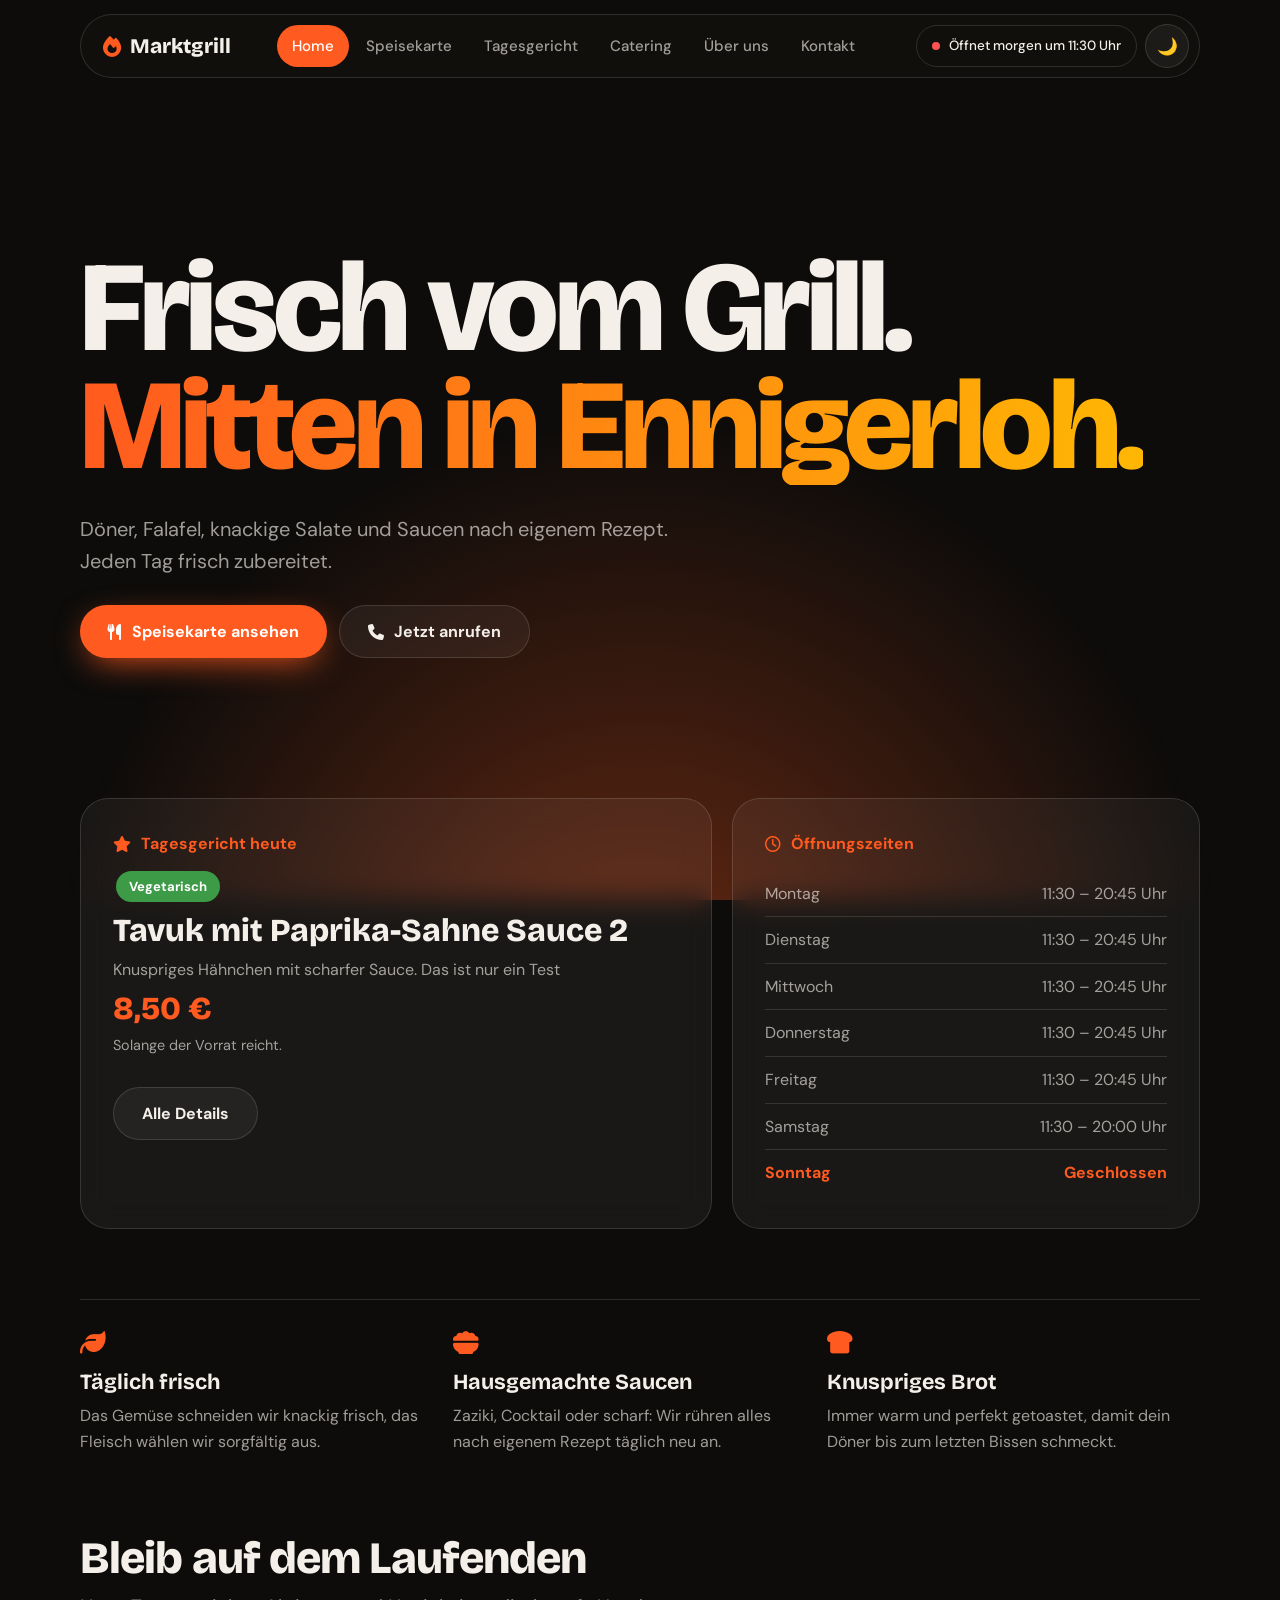
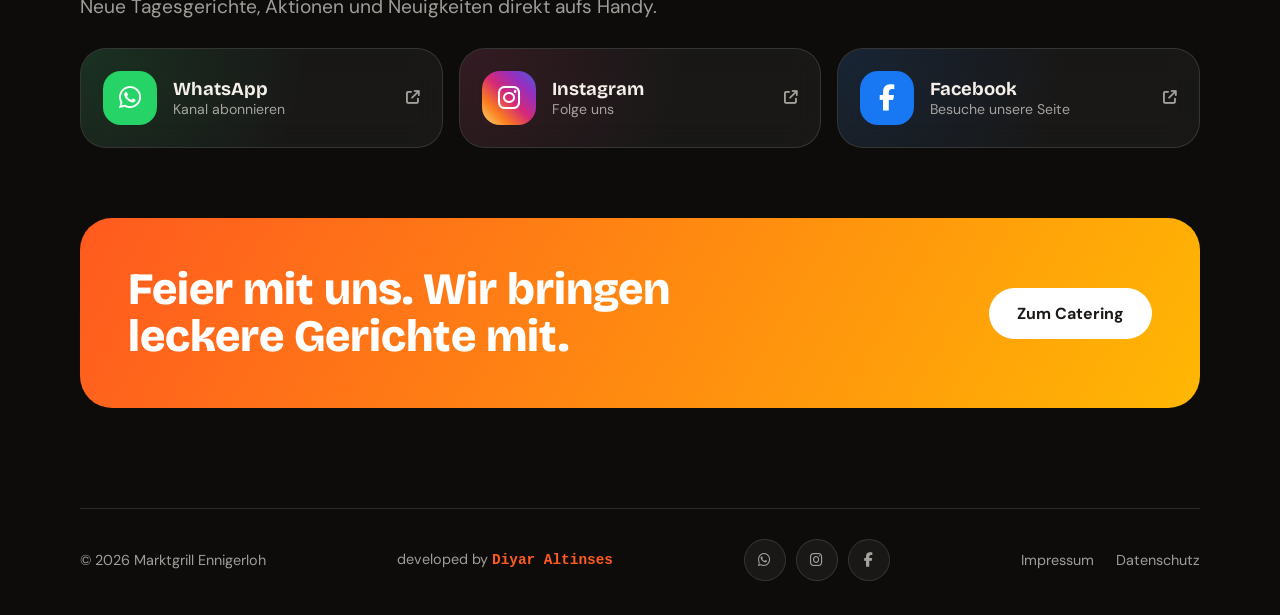
==== commit c8480305: "Update index.html" ====
--- a/index.html
+++ b/index.html
@@ -50,7 +50,7 @@
   <div class="social-cards" data-social="cards"></div>
 </section>
 <section class="band">
-  <h2>Feier mit uns. Wir bringen leckeres Essen mit.</h2>
+  <h2>Feier mit uns. Wir bringen leckere Gerichte mit.</h2>
   <a href="catering.html" class="btn">Zum Catering</a>
 </section>
 </main>
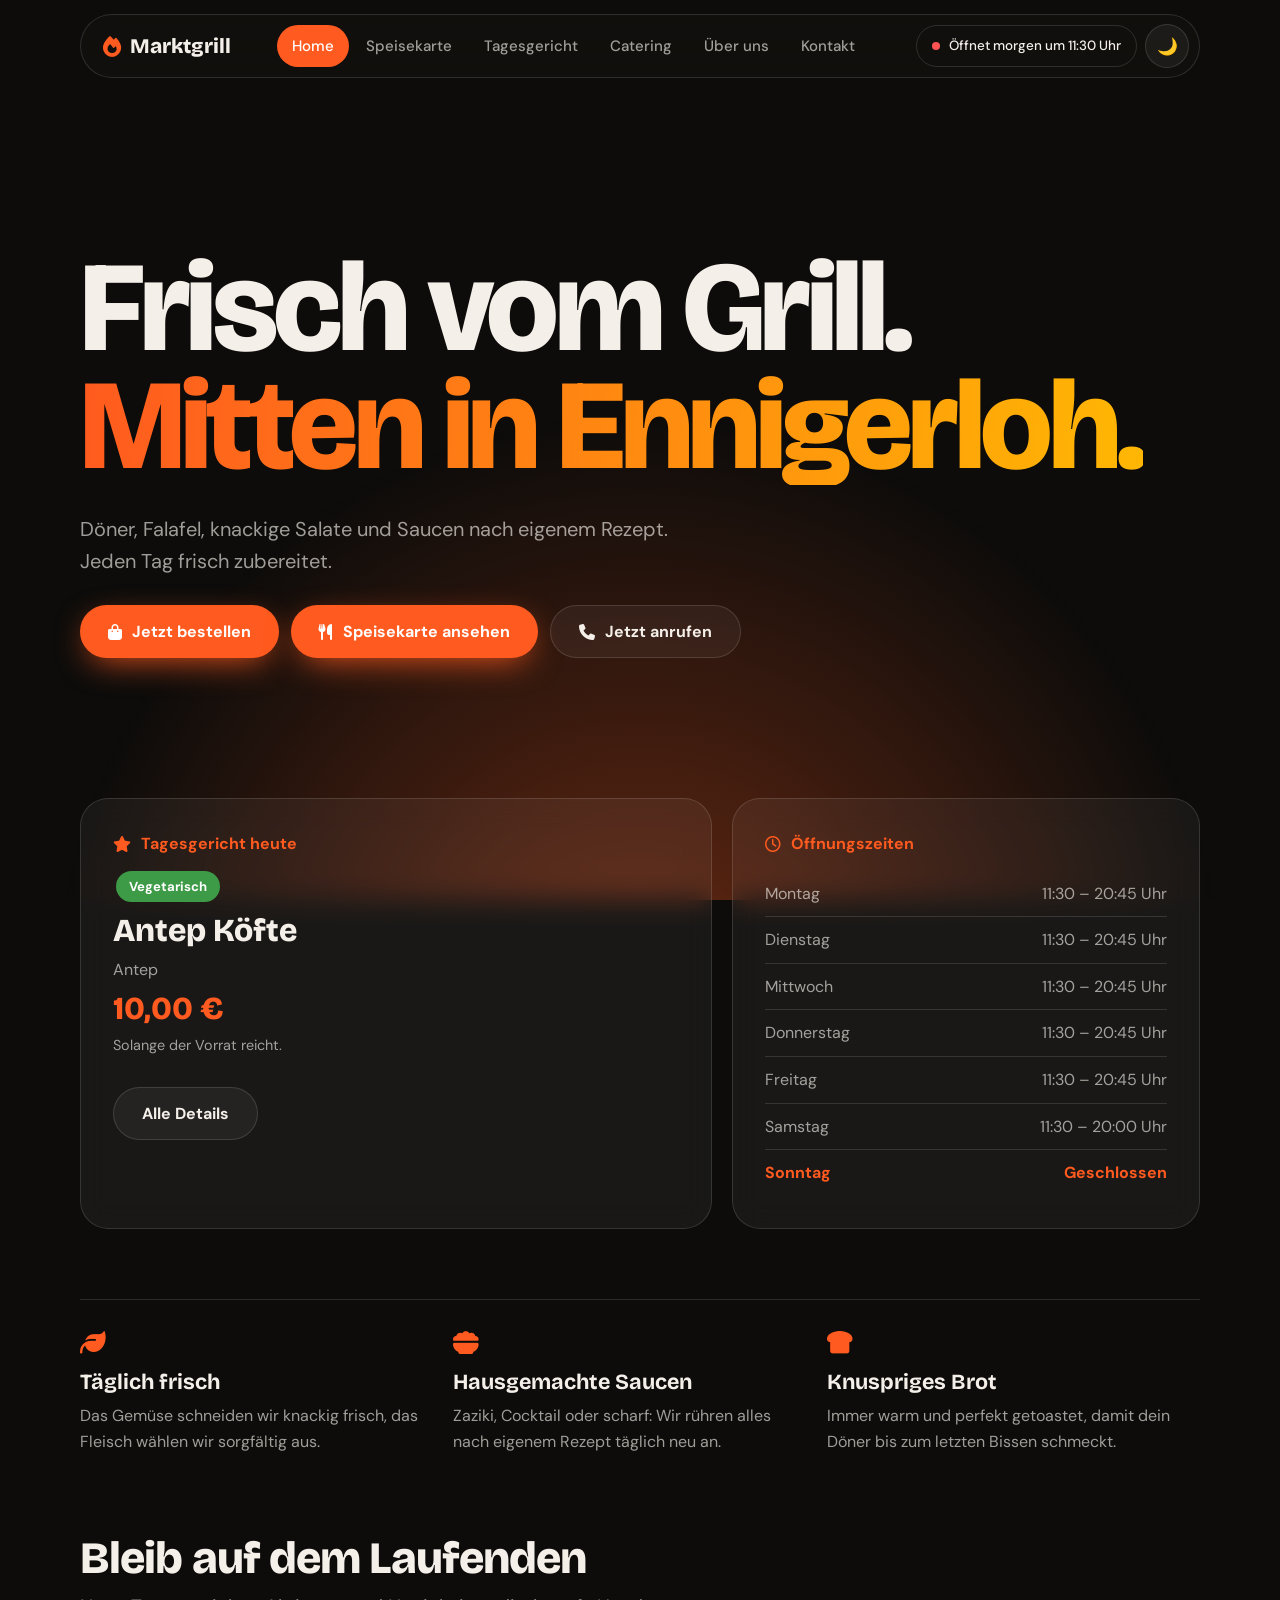
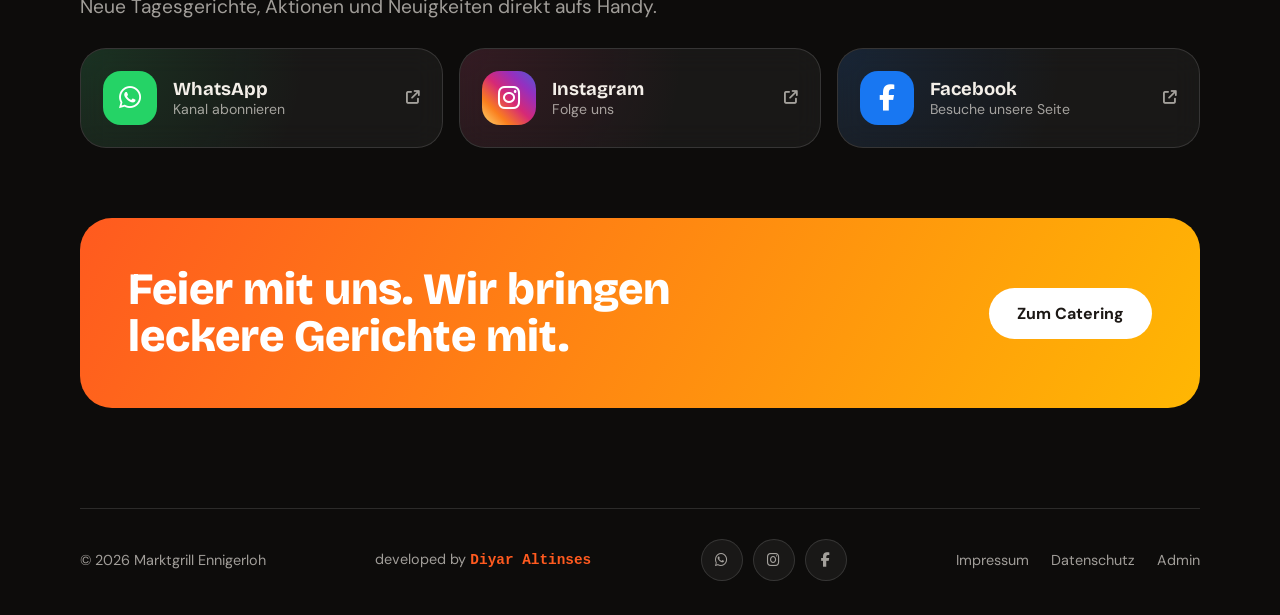
==== commit fe44d1b3: "Update index.html" ====
--- a/index.html
+++ b/index.html
@@ -24,6 +24,7 @@
   <h1 class="display">Frisch vom Grill.<span class="ember">Mitten in Ennigerloh.</span></h1>
   <p class="lead">Döner, Falafel, knackige Salate und Saucen nach eigenem Rezept. Jeden Tag frisch zubereitet.</p>
   <div class="actions">
+    <a href="bestellen.html" class="btn"><i class="fa-solid fa-bag-shopping"></i> Jetzt bestellen</a>
     <a href="speisekarte.html" class="btn"><i class="fa-solid fa-utensils"></i> Speisekarte ansehen</a>
     <a href="tel:+4925249293606" class="btn ghost"><i class="fa-solid fa-phone"></i> Jetzt anrufen</a>
   </div>
